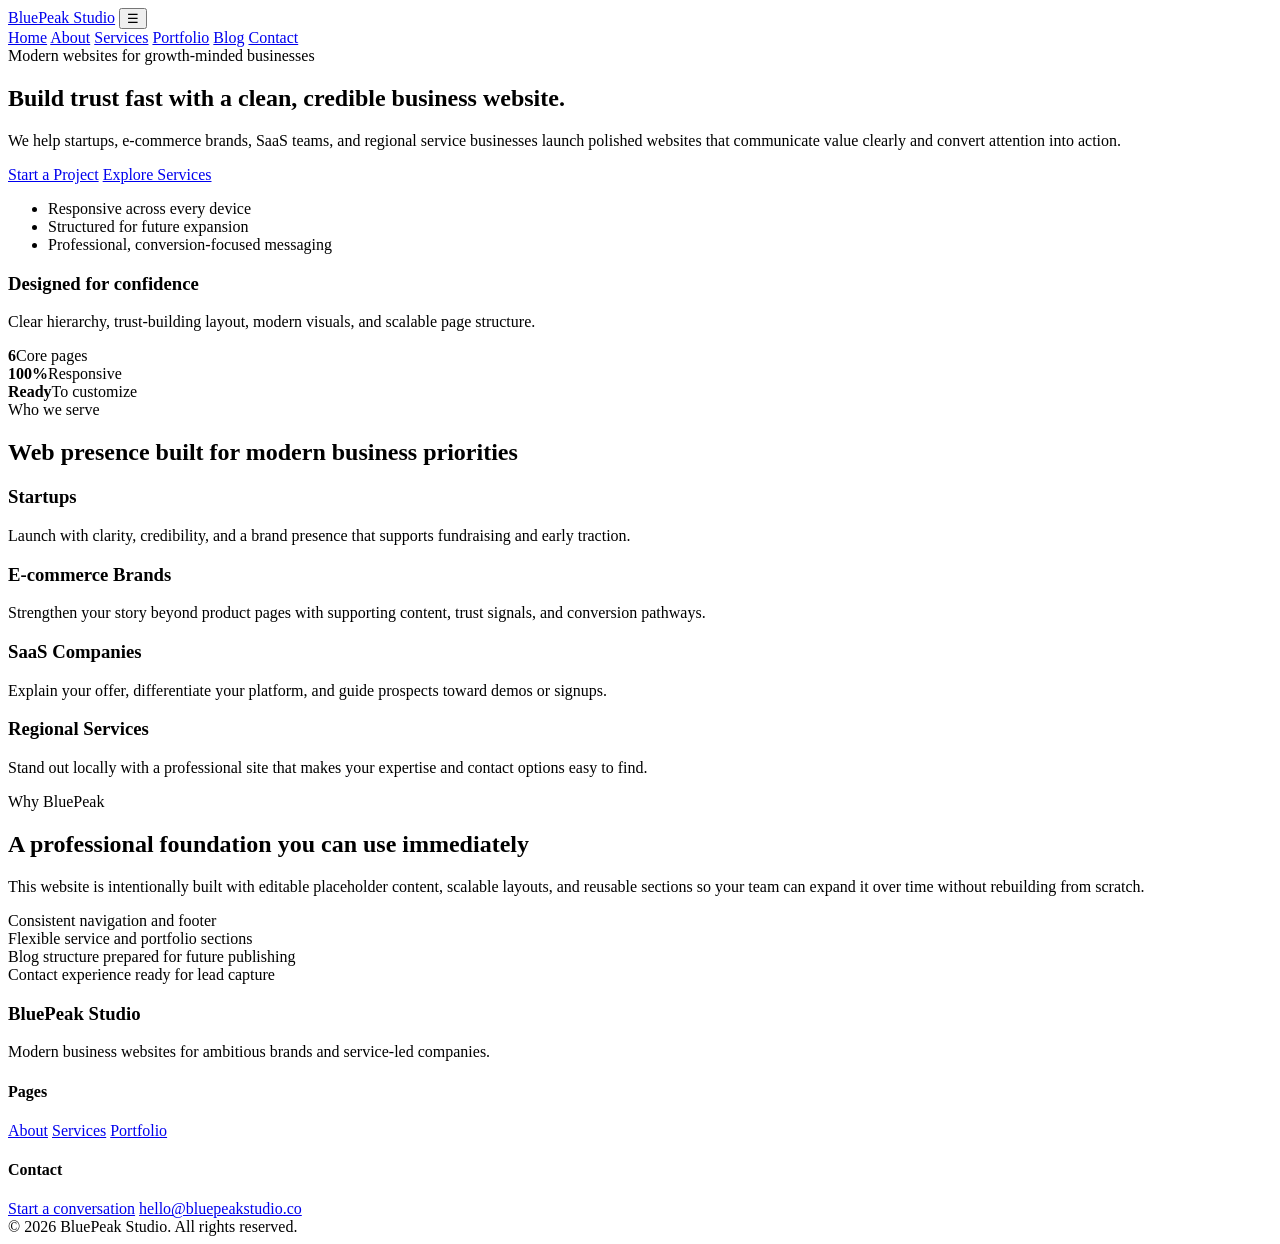
==== index.html @ 5d54e292 "Initial commit: responsive multi-page business website" ====
<!DOCTYPE html>
<html lang="en">
<head>
  <meta charset="UTF-8" />
  <meta name="viewport" content="width=device-width, initial-scale=1.0" />
  <title>BluePeak Studio | Business Websites That Build Trust</title>
  <meta name="description" content="BluePeak Studio creates modern business websites for startups, e-commerce brands, SaaS companies, and regional service businesses." />
  <link rel="preconnect" href="https://fonts.googleapis.com">
  <link rel="preconnect" href="https://fonts.gstatic.com" crossorigin>
  <link href="https://fonts.googleapis.com/css2?family=Inter:wght@400;500;600;700;800&display=swap" rel="stylesheet">
  <link rel="stylesheet" href="styles.css" />
</head>
<body>
  <header class="site-header">
    <div class="container nav-wrap">
      <a class="brand" href="index.html">BluePeak Studio</a>
      <button class="nav-toggle" aria-label="Toggle menu">☰</button>
      <nav class="site-nav">
        <a class="active" href="index.html">Home</a>
        <a href="about.html">About</a>
        <a href="services.html">Services</a>
        <a href="portfolio.html">Portfolio</a>
        <a href="blog.html">Blog</a>
        <a href="contact.html">Contact</a>
      </nav>
    </div>
  </header>

  <main>
    <section class="hero">
      <div class="container hero-grid">
        <div>
          <span class="eyebrow">Modern websites for growth-minded businesses</span>
          <h1>Build trust fast with a clean, credible business website.</h1>
          <p class="lead">We help startups, e-commerce brands, SaaS teams, and regional service businesses launch polished websites that communicate value clearly and convert attention into action.</p>
          <div class="hero-actions">
            <a class="btn btn-primary" href="contact.html">Start a Project</a>
            <a class="btn btn-secondary" href="services.html">Explore Services</a>
          </div>
          <ul class="hero-points">
            <li>Responsive across every device</li>
            <li>Structured for future expansion</li>
            <li>Professional, conversion-focused messaging</li>
          </ul>
        </div>
        <div class="hero-card">
          <div class="metric-card">
            <h3>Designed for confidence</h3>
            <p>Clear hierarchy, trust-building layout, modern visuals, and scalable page structure.</p>
            <div class="stats">
              <div><strong>6</strong><span>Core pages</span></div>
              <div><strong>100%</strong><span>Responsive</span></div>
              <div><strong>Ready</strong><span>To customize</span></div>
            </div>
          </div>
        </div>
      </div>
    </section>

    <section class="section">
      <div class="container">
        <div class="section-heading">
          <span class="eyebrow">Who we serve</span>
          <h2>Web presence built for modern business priorities</h2>
        </div>
        <div class="grid grid-4">
          <article class="card"><h3>Startups</h3><p>Launch with clarity, credibility, and a brand presence that supports fundraising and early traction.</p></article>
          <article class="card"><h3>E-commerce Brands</h3><p>Strengthen your story beyond product pages with supporting content, trust signals, and conversion pathways.</p></article>
          <article class="card"><h3>SaaS Companies</h3><p>Explain your offer, differentiate your platform, and guide prospects toward demos or signups.</p></article>
          <article class="card"><h3>Regional Services</h3><p>Stand out locally with a professional site that makes your expertise and contact options easy to find.</p></article>
        </div>
      </div>
    </section>

    <section class="section section-alt">
      <div class="container two-col">
        <div>
          <span class="eyebrow">Why BluePeak</span>
          <h2>A professional foundation you can use immediately</h2>
          <p>This website is intentionally built with editable placeholder content, scalable layouts, and reusable sections so your team can expand it over time without rebuilding from scratch.</p>
        </div>
        <div class="checklist">
          <div class="check-item">Consistent navigation and footer</div>
          <div class="check-item">Flexible service and portfolio sections</div>
          <div class="check-item">Blog structure prepared for future publishing</div>
          <div class="check-item">Contact experience ready for lead capture</div>
        </div>
      </div>
    </section>
  </main>

  <footer class="site-footer">
    <div class="container footer-grid">
      <div>
        <h3>BluePeak Studio</h3>
        <p>Modern business websites for ambitious brands and service-led companies.</p>
      </div>
      <div>
        <h4>Pages</h4>
        <a href="about.html">About</a>
        <a href="services.html">Services</a>
        <a href="portfolio.html">Portfolio</a>
      </div>
      <div>
        <h4>Contact</h4>
        <a href="contact.html">Start a conversation</a>
        <a href="mailto:hello@bluepeakstudio.co">hello@bluepeakstudio.co</a>
      </div>
    </div>
    <div class="container footer-bottom">© 2026 BluePeak Studio. All rights reserved.</div>
  </footer>
  <script src="script.js"></script>
</body>
</html>
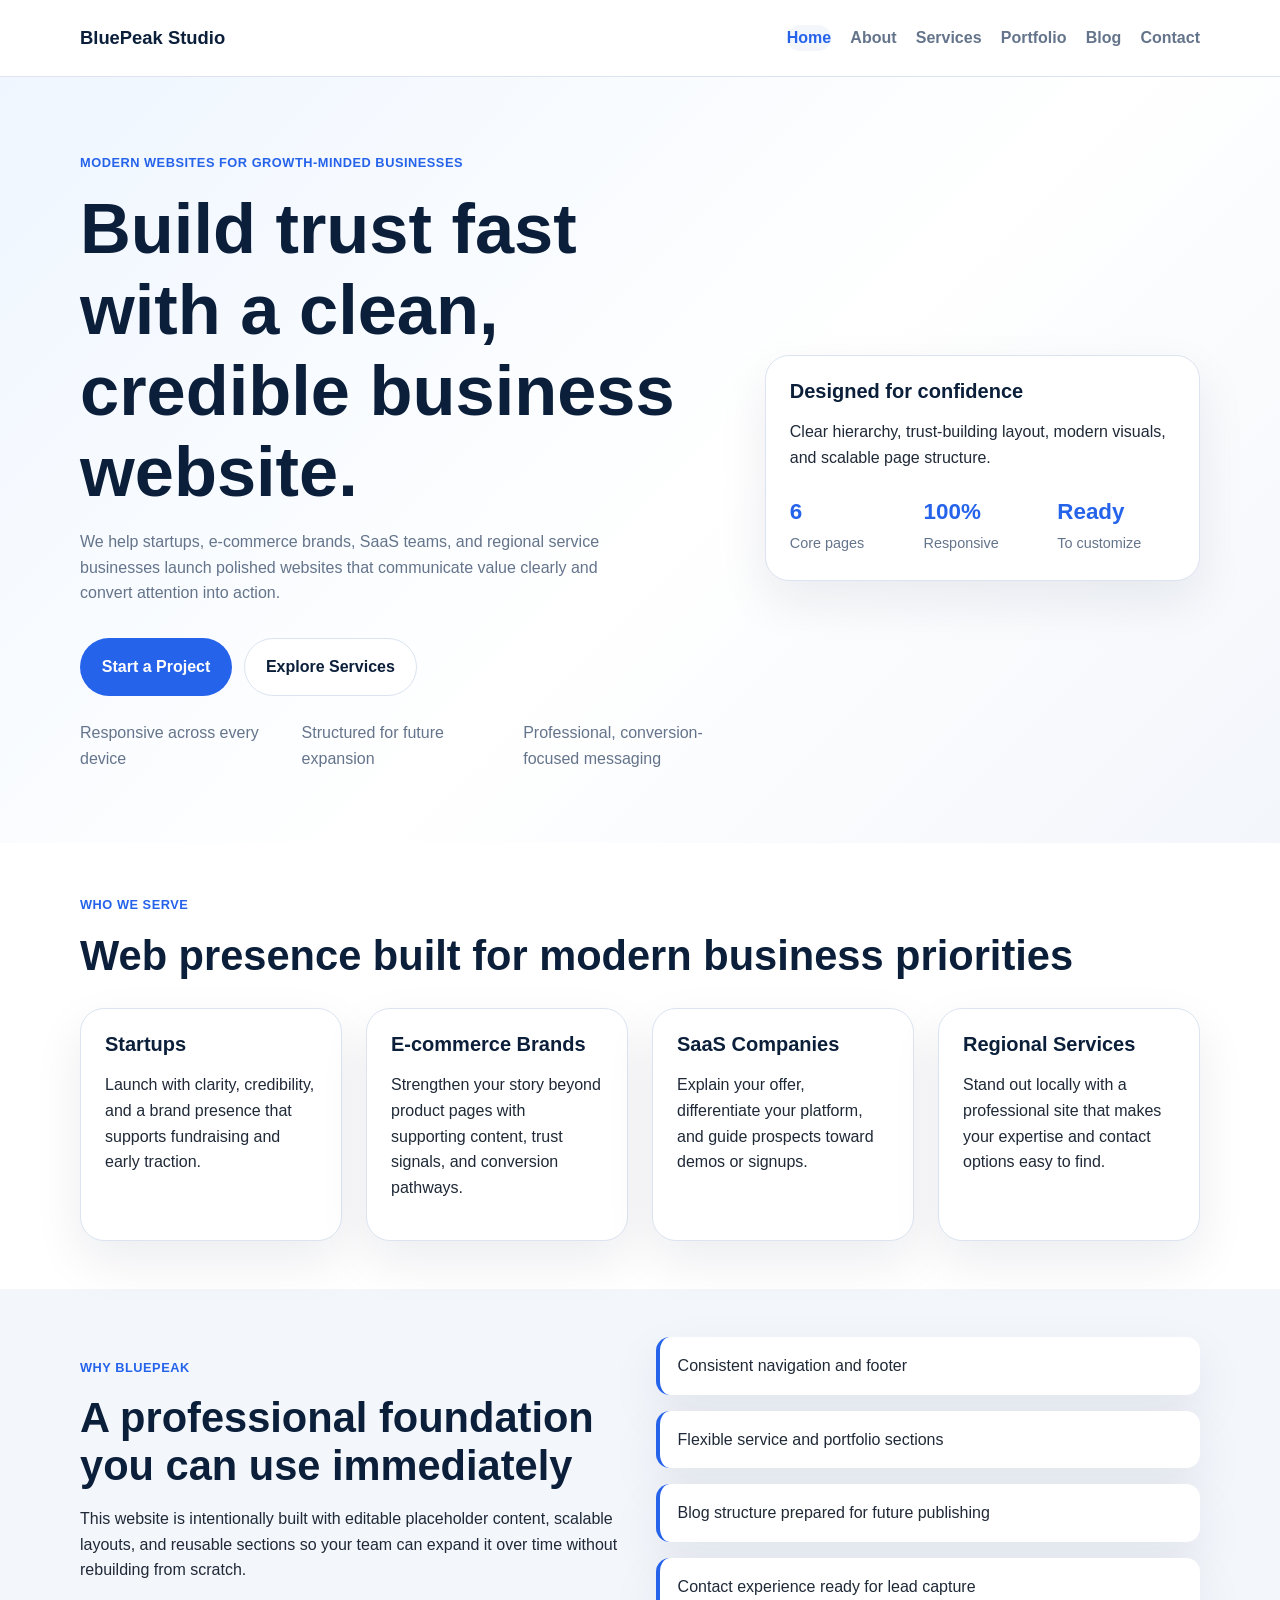
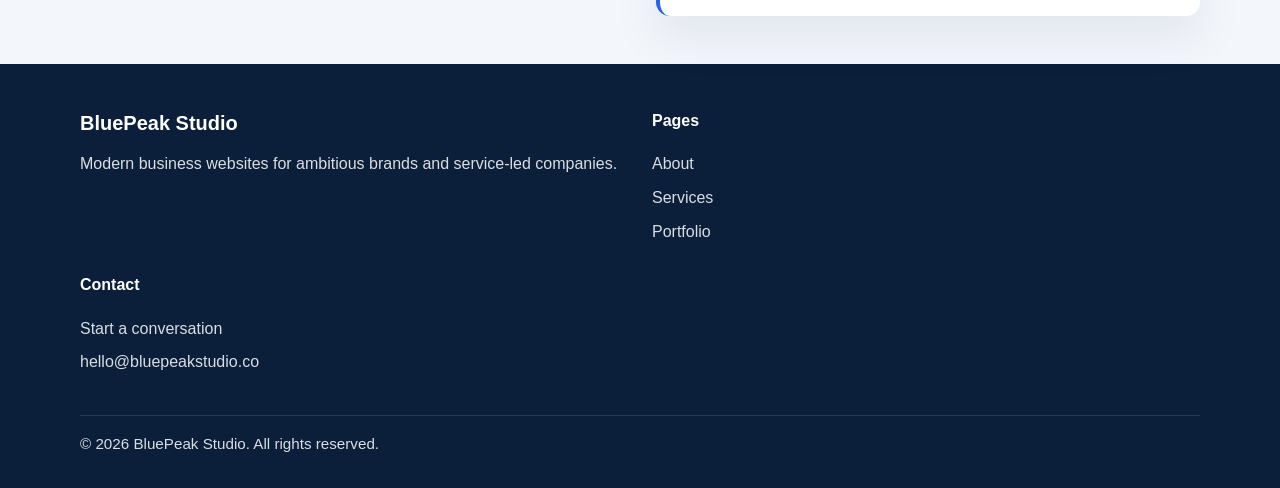
==== commit fb01af96: "Implement mobile-first responsive layout and add verification tests" ====
--- a/index.html
+++ b/index.html
@@ -14,8 +14,8 @@
   <header class="site-header">
     <div class="container nav-wrap">
       <a class="brand" href="index.html">BluePeak Studio</a>
-      <button class="nav-toggle" aria-label="Toggle menu">☰</button>
-      <nav class="site-nav">
+      <button class="nav-toggle" type="button" aria-expanded="false" aria-controls="primary-navigation" aria-label="Toggle navigation menu">☰</button>
+      <nav id="primary-navigation" class="site-nav">
         <a class="active" href="index.html">Home</a>
         <a href="about.html">About</a>
         <a href="services.html">Services</a>
@@ -111,4 +111,4 @@
   </footer>
   <script src="script.js"></script>
 </body>
-</html>+</html>
--- a/styles.css
+++ b/styles.css
@@ -0,0 +1,425 @@
+:root {
+  --navy: #0b1f3a;
+  --blue: #2563eb;
+  --white: #ffffff;
+  --gray: #f3f6fb;
+  --text: #1f2937;
+  --muted: #64748b;
+  --border: #dbe4f0;
+  --shadow: 0 20px 50px rgba(11, 31, 58, 0.08);
+}
+
+* {
+  box-sizing: border-box;
+}
+
+html {
+  scroll-behavior: smooth;
+}
+
+body {
+  margin: 0;
+  font-family: 'Inter', sans-serif;
+  color: var(--text);
+  background: var(--white);
+  line-height: 1.6;
+}
+
+a {
+  color: inherit;
+  text-decoration: none;
+}
+
+img {
+  max-width: 100%;
+  display: block;
+}
+
+.container {
+  width: min(100% - 2rem, 1120px);
+  margin: 0 auto;
+}
+
+.site-header {
+  position: sticky;
+  top: 0;
+  z-index: 50;
+  background: rgba(255, 255, 255, 0.95);
+  border-bottom: 1px solid var(--border);
+  backdrop-filter: blur(10px);
+}
+
+.nav-wrap {
+  position: relative;
+  display: flex;
+  align-items: center;
+  justify-content: space-between;
+  min-height: 76px;
+  gap: 1rem;
+}
+
+.brand {
+  font-size: 1.05rem;
+  font-weight: 800;
+  color: var(--navy);
+}
+
+.nav-toggle {
+  display: inline-flex;
+  align-items: center;
+  justify-content: center;
+  width: 3rem;
+  height: 3rem;
+  padding: 0;
+  border: 1px solid var(--border);
+  border-radius: 999px;
+  background: var(--white);
+  color: var(--navy);
+  font-size: 1.5rem;
+  cursor: pointer;
+}
+
+.site-nav {
+  position: absolute;
+  top: calc(100% + 0.75rem);
+  left: 0;
+  right: 0;
+  display: none;
+  flex-direction: column;
+  align-items: stretch;
+  gap: 0.5rem;
+  padding: 1rem;
+  background: var(--white);
+  border: 1px solid var(--border);
+  border-radius: 1.25rem;
+  box-shadow: var(--shadow);
+}
+
+.site-nav.open {
+  display: flex;
+}
+
+.site-nav a {
+  padding: 0.85rem 1rem;
+  border-radius: 0.9rem;
+  color: var(--muted);
+  font-weight: 600;
+}
+
+.site-nav a.active,
+.site-nav a:hover,
+.site-nav a:focus-visible {
+  background: var(--gray);
+  color: var(--blue);
+}
+
+.hero {
+  background: linear-gradient(135deg, #eff6ff 0%, #ffffff 55%, #f3f6fb 100%);
+  padding: 3.5rem 0 3rem;
+}
+
+.hero-grid,
+.two-col,
+.contact-grid,
+.footer-grid,
+.grid {
+  display: grid;
+  gap: 1.5rem;
+}
+
+.hero-grid,
+.grid-4,
+.grid-3,
+.two-col,
+.contact-grid,
+.footer-grid,
+.stats {
+  grid-template-columns: minmax(0, 1fr);
+}
+
+.page-hero {
+  padding: 3rem 0 1.5rem;
+  background: linear-gradient(180deg, #f8fbff 0%, #ffffff 100%);
+}
+
+.narrow {
+  max-width: 760px;
+}
+
+.eyebrow {
+  display: inline-block;
+  margin-bottom: 1rem;
+  color: var(--blue);
+  font-size: 0.8rem;
+  font-weight: 700;
+  letter-spacing: 0.04em;
+  text-transform: uppercase;
+}
+
+h1,
+h2,
+h3,
+h4 {
+  margin-top: 0;
+  line-height: 1.15;
+  color: var(--navy);
+}
+
+h1 {
+  font-size: clamp(2rem, 9vw, 4.4rem);
+  margin-bottom: 1rem;
+}
+
+h2 {
+  font-size: clamp(1.7rem, 6vw, 2.6rem);
+  margin-bottom: 0.8rem;
+}
+
+h3 {
+  font-size: 1.25rem;
+  margin-bottom: 0.7rem;
+}
+
+.lead {
+  max-width: 60ch;
+  font-size: 1rem;
+  color: var(--muted);
+}
+
+.hero-actions {
+  display: flex;
+  flex-direction: column;
+  gap: 0.75rem;
+  margin: 2rem 0 1.5rem;
+}
+
+.btn {
+  display: inline-flex;
+  width: 100%;
+  align-items: center;
+  justify-content: center;
+  padding: 0.95rem 1.3rem;
+  border: 1px solid transparent;
+  border-radius: 999px;
+  font-weight: 700;
+  text-align: center;
+}
+
+.btn-primary {
+  background: var(--blue);
+  color: var(--white);
+}
+
+.btn-secondary {
+  background: var(--white);
+  color: var(--navy);
+  border-color: var(--border);
+}
+
+.hero-points {
+  display: grid;
+  gap: 0.75rem;
+  padding: 0;
+  list-style: none;
+  color: var(--muted);
+}
+
+.metric-card,
+.card,
+.contact-form {
+  height: 100%;
+  padding: 1.5rem;
+  background: var(--white);
+  border: 1px solid var(--border);
+  border-radius: 1.5rem;
+  box-shadow: var(--shadow);
+}
+
+.stats {
+  display: grid;
+  gap: 1rem;
+  margin-top: 1.5rem;
+}
+
+.stats strong {
+  display: block;
+  color: var(--blue);
+  font-size: 1.4rem;
+}
+
+.stats span {
+  color: var(--muted);
+  font-size: 0.9rem;
+}
+
+.section {
+  padding: 3rem 0;
+}
+
+.section-alt {
+  background: var(--gray);
+}
+
+.section-heading {
+  margin-bottom: 1.8rem;
+}
+
+.checklist {
+  display: grid;
+  gap: 1rem;
+}
+
+.check-item {
+  padding: 1rem 1.1rem;
+  background: var(--white);
+  border-left: 4px solid var(--blue);
+  border-radius: 14px;
+  box-shadow: var(--shadow);
+}
+
+.tag {
+  display: inline-block;
+  margin-bottom: 0.9rem;
+  padding: 0.35rem 0.7rem;
+  background: #dbeafe;
+  color: var(--blue);
+  border-radius: 999px;
+  font-size: 0.8rem;
+  font-weight: 700;
+}
+
+.stack-list {
+  padding-left: 1.1rem;
+  color: var(--muted);
+}
+
+.contact-form {
+  display: grid;
+  gap: 1rem;
+}
+
+.contact-form label {
+  display: grid;
+  gap: 0.45rem;
+  color: var(--navy);
+  font-weight: 600;
+}
+
+input,
+textarea {
+  width: 100%;
+  padding: 0.9rem 1rem;
+  border: 1px solid var(--border);
+  border-radius: 14px;
+  font: inherit;
+}
+
+.site-footer {
+  padding-top: 3rem;
+  background: var(--navy);
+  color: rgba(255, 255, 255, 0.85);
+}
+
+.site-footer h3,
+.site-footer h4 {
+  color: var(--white);
+}
+
+.site-footer a {
+  display: block;
+  margin-bottom: 0.5rem;
+  color: rgba(255, 255, 255, 0.85);
+}
+
+.footer-bottom {
+  margin-top: 2rem;
+  padding: 1rem 0 2rem;
+  border-top: 1px solid rgba(255, 255, 255, 0.12);
+  font-size: 0.95rem;
+}
+
+@media (min-width: 640px) {
+  .container {
+    width: min(100% - 3rem, 1120px);
+  }
+
+  .hero {
+    padding: 4.5rem 0 3.5rem;
+  }
+
+  .hero-actions {
+    flex-direction: row;
+    flex-wrap: wrap;
+  }
+
+  .btn {
+    width: auto;
+  }
+
+  .hero-points,
+  .stats {
+    grid-template-columns: repeat(3, minmax(0, 1fr));
+  }
+
+  .grid-3 {
+    grid-template-columns: repeat(2, minmax(0, 1fr));
+  }
+
+  .contact-grid,
+  .footer-grid {
+    grid-template-columns: repeat(2, minmax(0, 1fr));
+  }
+}
+
+@media (min-width: 768px) {
+  .hero-grid,
+  .two-col {
+    grid-template-columns: repeat(2, minmax(0, 1fr));
+    gap: 2rem;
+    align-items: center;
+  }
+
+  .grid-4 {
+    grid-template-columns: repeat(2, minmax(0, 1fr));
+  }
+}
+
+@media (min-width: 960px) {
+  .brand {
+    font-size: 1.15rem;
+  }
+
+  .nav-toggle {
+    display: none;
+  }
+
+  .site-nav {
+    position: static;
+    display: flex;
+    flex-direction: row;
+    align-items: center;
+    justify-content: flex-end;
+    gap: 1.2rem;
+    padding: 0;
+    border: 0;
+    border-radius: 0;
+    box-shadow: none;
+  }
+
+  .site-nav a {
+    padding: 0;
+    background: transparent;
+  }
+
+  .hero-grid {
+    grid-template-columns: minmax(0, 1.2fr) minmax(280px, 0.8fr);
+  }
+
+  .grid-3 {
+    grid-template-columns: repeat(3, minmax(0, 1fr));
+  }
+
+  .grid-4 {
+    grid-template-columns: repeat(4, minmax(0, 1fr));
+  }
+}
